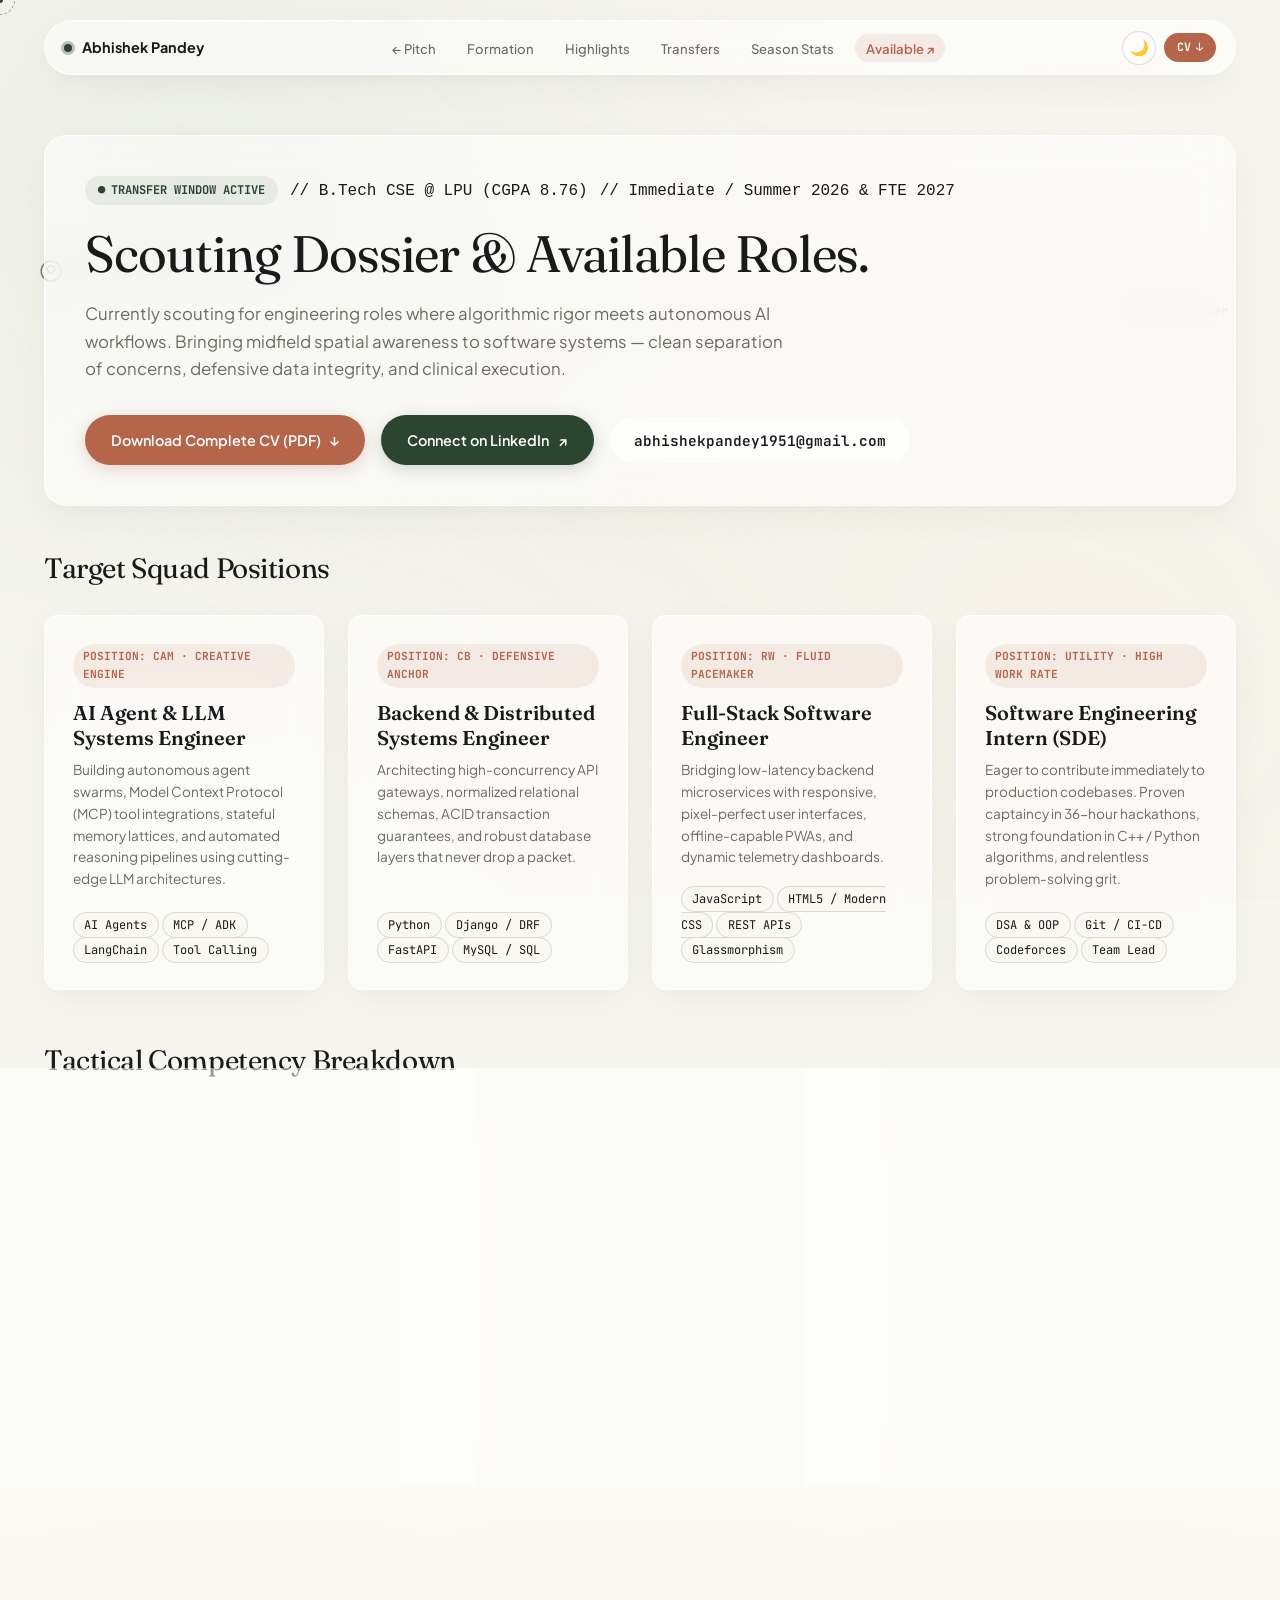
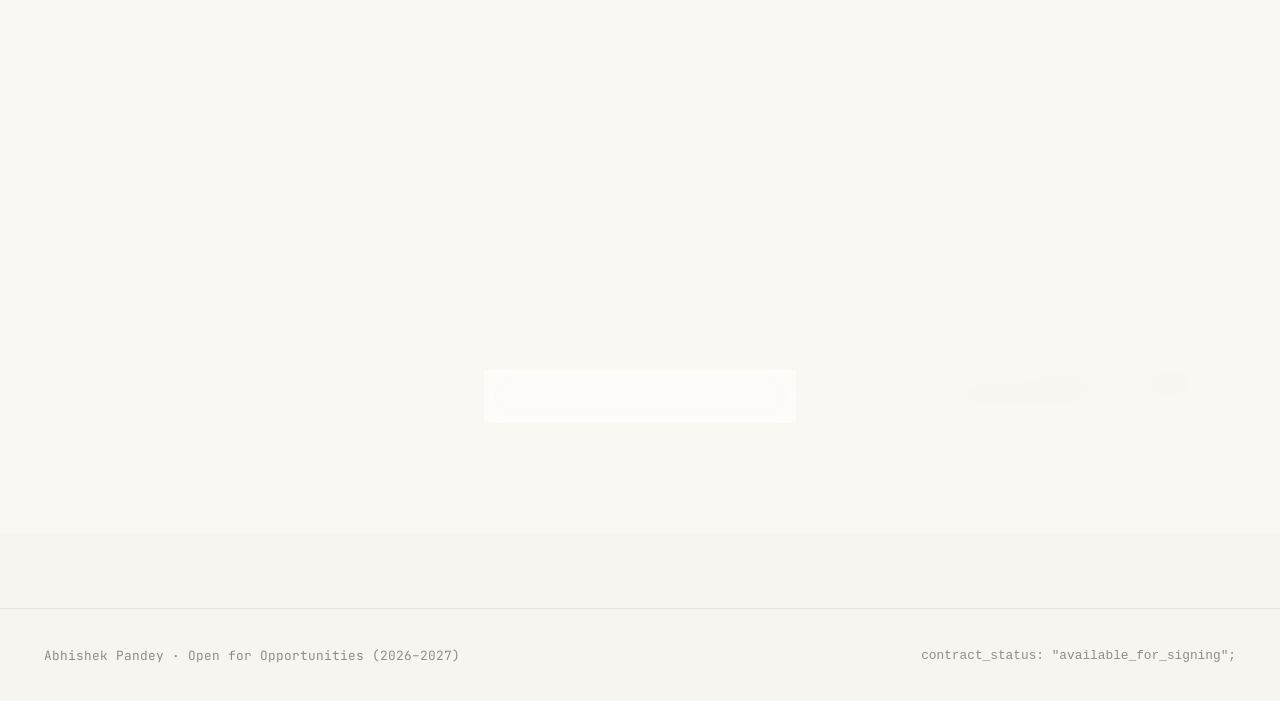
==== opportunities.html @ 06e87197 "feat: complete The Pitch developer portfolio with dual matchday themes, FUT cards & telemetry" ====
<!DOCTYPE html>
<html lang="en">
<head>
  <meta charset="UTF-8">
  <meta name="viewport" content="width=device-width, initial-scale=1.0">
  <title>Open for Opportunities — Abhishek Pandey</title>
  <meta name="description" content="Tactical Scouting Dossier for Abhishek Pandey — B.Tech CSE @ LPU (CGPA 8.76). Available for AI Agent, Backend, and Software Engineering roles.">
  <link rel="stylesheet" href="style.css">
  <link rel="icon" href="data:image/svg+xml,<svg xmlns=%22http://www.w3.org/2000/svg%22 viewBox=%220 0 100 100%22><text y=%22.9em%22 font-size=%2290%22>⚽</text></svg>">
  <script>
    (function() {
      const saved = localStorage.getItem('portfolio-theme');
      const prefersDark = window.matchMedia('(prefers-color-scheme: dark)').matches;
      if (saved === 'dark' || (!saved && prefersDark)) {
        document.documentElement.setAttribute('data-theme', 'dark');
      } else {
        document.documentElement.setAttribute('data-theme', 'light');
      }
    })();
  </script>
</head>
<body>

  <!-- Ambient Mesh Backdrop -->
  <div class="ambient-mesh" aria-hidden="true"></div>

  <!-- Custom Cursor -->
  <div class="custom-cursor" id="customCursor" aria-hidden="true">
    <div class="cursor-dot"></div>
    <div class="cursor-ring"></div>
  </div>

  <!-- Toast Notification -->
  <div class="pitch-toast" id="pitchToast">Tactical link copied to clipboard</div>

  <!-- Top Scroll Progress Indicator Bar -->
  <div id="scrollProgressBar" class="scroll-progress-bar" aria-hidden="true"></div>

  <!-- Sticky Header -->
  <header class="pitch-header">
    <div class="container">
      <nav class="nav-wrapper">
        <a href="index.html#hero" class="brand-badge">
          <span class="pitch-dot"></span>
          <span>Abhishek Pandey</span>
        </a>

        <ul class="nav-links">
          <li><a href="index.html" class="nav-link">← Pitch</a></li>
          <li><a href="index.html#formation" class="nav-link">Formation</a></li>
          <li><a href="index.html#highlights" class="nav-link">Highlights</a></li>
          <li><a href="index.html#transfers" class="nav-link">Transfers</a></li>
          <li><a href="index.html#season-stats" class="nav-link">Season Stats</a></li>
          <li><a href="opportunities.html" class="nav-link nav-link--available">Available ↗</a></li>
        </ul>

        <div class="nav-actions">
          <button id="themeToggle" class="theme-toggle-btn" aria-label="Toggle Night/Day match mode" title="Switch dark/light theme">
            <span class="theme-toggle-icon">🌙</span>
          </button>

          <a href="assets/Abhishek_Pandey_CV.pdf" download="Abhishek_Pandey_CV.pdf" target="_blank" class="nav-cv-btn font-mono" title="Download CV (PDF)">
            <span>CV</span>
            <span>↓</span>
          </a>
        </div>
      </nav>
    </div>
  </header>

  <main>
    <!-- ==========================================================================
         SCOUTING DOSSIER HEADER
         ========================================================================== -->
    <section class="opportunities-hero">
      <!-- Background Tactical & Dev Doodles Layer -->
      <div class="doodle-layer" aria-hidden="true">
        <div class="bg-doodle doodle-rot-neg" style="top: 8%; left: 3%;">
          <svg class="doodle-svg" width="26" height="26" viewBox="0 0 26 26">
            <circle cx="13" cy="13" r="10" stroke-width="1.4"/>
            <polygon points="13,7 17,10 15,15 11,15 9,10" stroke-width="1.2"/>
          </svg>
          <span>scouting report ⚽</span>
        </div>

        <div class="bg-doodle bg-doodle--terracotta doodle-rot-pos" style="top: 10%; right: 4%;">
          <span class="doodle-kbd">⌘ + D</span>
          <span class="doodle-pun">inspect dossier</span>
        </div>

        <div class="bg-doodle bg-doodle--sage doodle-rot-neg" style="bottom: 8%; right: 5%;">
          <span>SELECT role FROM squad WHERE fit = 'immediate';</span>
        </div>
      </div>

      <div class="container">
        
        <div class="dossier-header-card glass-panel">
          <div class="dossier-tag-row font-mono">
            <span class="dossier-status-pill">
              <span>●</span>
              <span>TRANSFER WINDOW ACTIVE</span>
            </span>
            <span class="font-mono text-xs text-muted">
              <code>// B.Tech CSE @ LPU (CGPA 8.76)</code>
            </span>
            <span class="font-mono text-xs text-muted">
              <code>// Immediate / Summer 2026 &amp; FTE 2027</code>
            </span>
          </div>

          <h1 class="dossier-headline font-serif">
            Scouting Dossier &amp; Available Roles.
          </h1>

          <p class="dossier-subhead">
            Currently scouting for engineering roles where algorithmic rigor meets autonomous AI workflows. Bringing midfield spatial awareness to software systems — clean separation of concerns, defensive data integrity, and clinical execution.
          </p>

          <div class="dossier-cta-bar">
            <a href="assets/Abhishek_Pandey_CV.pdf" download="Abhishek_Pandey_CV.pdf" target="_blank" class="btn-cv magnetic-btn">
              <span>Download Complete CV (PDF)</span>
              <span>↓</span>
            </a>
            <a href="https://www.linkedin.com/in/abhishek-pandey-121064313/" target="_blank" rel="noopener noreferrer" class="btn-primary magnetic-btn">
              <span>Connect on LinkedIn</span>
              <span>↗</span>
            </a>
            <button class="btn-secondary contact-pill-copy" onclick="copyContact('abhishekpandey1951@gmail.com', 'Email')">
              <span class="font-mono text-xs">abhishekpandey1951@gmail.com</span>
            </button>
          </div>
        </div>

        <!-- ==========================================================================
             TARGET POSITIONS ON THE PITCH
             ========================================================================== -->
        <h2 class="dossier-section-title font-serif">Target Squad Positions</h2>

        <div class="roles-grid">
          
          <!-- Role 1 -->
          <div class="role-card glass-panel tilt-card">
            <div>
              <span class="role-badge">POSITION: CAM · CREATIVE ENGINE</span>
              <h3 class="role-title font-serif">AI Agent &amp; LLM Systems Engineer</h3>
              <p class="role-desc">
                Building autonomous agent swarms, Model Context Protocol (MCP) tool integrations, stateful memory lattices, and automated reasoning pipelines using cutting-edge LLM architectures.
              </p>
            </div>
            <div class="tactical-stack-pills">
              <span class="stack-pill">AI Agents</span>
              <span class="stack-pill">MCP / ADK</span>
              <span class="stack-pill">LangChain</span>
              <span class="stack-pill">Tool Calling</span>
            </div>
          </div>

          <!-- Role 2 -->
          <div class="role-card glass-panel tilt-card">
            <div>
              <span class="role-badge">POSITION: CB · DEFENSIVE ANCHOR</span>
              <h3 class="role-title font-serif">Backend &amp; Distributed Systems Engineer</h3>
              <p class="role-desc">
                Architecting high-concurrency API gateways, normalized relational schemas, ACID transaction guarantees, and robust database layers that never drop a packet.
              </p>
            </div>
            <div class="tactical-stack-pills">
              <span class="stack-pill">Python</span>
              <span class="stack-pill">Django / DRF</span>
              <span class="stack-pill">FastAPI</span>
              <span class="stack-pill">MySQL / SQL</span>
            </div>
          </div>

          <!-- Role 3 -->
          <div class="role-card glass-panel tilt-card">
            <div>
              <span class="role-badge">POSITION: RW · FLUID PACEMAKER</span>
              <h3 class="role-title font-serif">Full-Stack Software Engineer</h3>
              <p class="role-desc">
                Bridging low-latency backend microservices with responsive, pixel-perfect user interfaces, offline-capable PWAs, and dynamic telemetry dashboards.
              </p>
            </div>
            <div class="tactical-stack-pills">
              <span class="stack-pill">JavaScript</span>
              <span class="stack-pill">HTML5 / Modern CSS</span>
              <span class="stack-pill">REST APIs</span>
              <span class="stack-pill">Glassmorphism</span>
            </div>
          </div>

          <!-- Role 4 -->
          <div class="role-card glass-panel tilt-card">
            <div>
              <span class="role-badge">POSITION: UTILITY · HIGH WORK RATE</span>
              <h3 class="role-title font-serif">Software Engineering Intern (SDE)</h3>
              <p class="role-desc">
                Eager to contribute immediately to production codebases. Proven captaincy in 36-hour hackathons, strong foundation in C++ / Python algorithms, and relentless problem-solving grit.
              </p>
            </div>
            <div class="tactical-stack-pills">
              <span class="stack-pill">DSA &amp; OOP</span>
              <span class="stack-pill">Git / CI-CD</span>
              <span class="stack-pill">Codeforces</span>
              <span class="stack-pill">Team Lead</span>
            </div>
          </div>

        </div>

        <!-- ==========================================================================
             MATCHDAY KIT: TECHNICAL COMPETENCIES
             ========================================================================== -->
        <h2 class="dossier-section-title font-serif">Tactical Competency Breakdown</h2>

        <div class="competencies-grid">
          
          <div class="competency-card glass-panel">
            <div class="competency-header">
              <div class="competency-icon">⚡</div>
              <h3 class="competency-title">Programming &amp; Algorithmic Core</h3>
            </div>
            <ul class="competency-list">
              <li><strong>Python &amp; C++:</strong> Deep mastery of Data Structures, Algorithms, Object-Oriented Design, and computational optimization.</li>
              <li><strong>Relational SQL:</strong> Complex joins, subqueries, transaction locks, normalization, and indexing in MySQL.</li>
              <li><strong>JavaScript &amp; Web:</strong> Modern ES6+, DOM mechanics, async I/O, responsive CSS architecture, and PWA capabilities.</li>
            </ul>
          </div>

          <div class="competency-card glass-panel">
            <div class="competency-header">
              <div class="competency-icon">🤖</div>
              <h3 class="competency-title">Agentic AI &amp; Generative Systems</h3>
            </div>
            <ul class="competency-list">
              <li><strong>Autonomous Agent Architectures:</strong> Certified by Google &amp; Kaggle in multi-agent orchestration, tool calling, and prompt engineering.</li>
              <li><strong>Memory &amp; Context:</strong> Designed persistent cross-session memory mechanisms validated on 68 live users in Student_mate.</li>
              <li><strong>Model Context Protocol (MCP):</strong> Building extensible tool-calling servers and sandboxed execution environments.</li>
            </ul>
          </div>

          <div class="competency-card glass-panel">
            <div class="competency-header">
              <div class="competency-icon">🛡</div>
              <h3 class="competency-title">Engineering Habits &amp; Leadership</h3>
            </div>
            <ul class="competency-list">
              <li><strong>Hackathon Captaincy:</strong> Led teams at Advitiya (IIT Ropar), Agrithon (LPU), and Gear-Up 4.0 (36-hour sprint).</li>
              <li><strong>Clean Version Control:</strong> Semantic Git commits, branching strategies, and zero-breakage collaborative merges.</li>
              <li><strong>Academic Rigor:</strong> Maintaining an 8.76 CGPA in Computer Science &amp; Engineering at Lovely Professional University.</li>
            </ul>
          </div>

        </div>

        <!-- ==========================================================================
             DIRECT SCOUTING INQUIRY BOX
             ========================================================================== -->
        <div class="scouting-cta-card glass-panel">
          <div class="section-label" style="justify-content: center;">
            <span>// DIRECT SCOUTING LINE</span>
            <span>TRANSFER INQUIRIES</span>
          </div>

          <h2 class="scouting-cta-headline font-serif">
            Ready to add a playmaker to your squad?
          </h2>

          <p class="scouting-cta-sub">
            Let’s discuss internship opportunities, full-time engineering roles, or collaborative projects. Download my verified CV below or connect directly.
          </p>

          <div class="contact-channels-grid">
            <a href="assets/Abhishek_Pandey_CV.pdf" download="Abhishek_Pandey_CV.pdf" target="_blank" class="contact-pill contact-pill--highlight magnetic-btn">
              <span>↓</span>
              <span>Download CV (PDF)</span>
            </a>

            <button class="contact-pill magnetic-btn" onclick="copyContact('abhishekpandey1951@gmail.com', 'Email')">
              <span>✉</span>
              <span>abhishekpandey1951@gmail.com</span>
            </button>

            <button class="contact-pill magnetic-btn" onclick="copyContact('+919118209378', 'Phone')">
              <span>☏</span>
              <span>+91-9118209378</span>
            </button>

            <a href="https://www.linkedin.com/in/abhishek-pandey-121064313/" target="_blank" rel="noopener noreferrer" class="contact-pill magnetic-btn">
              <span>↗</span>
              <span>LinkedIn / Abhishek-Pandey</span>
            </a>

            <a href="https://github.com/AbhishekPandey-10" target="_blank" rel="noopener noreferrer" class="contact-pill magnetic-btn">
              <span>⌥</span>
              <span>GitHub / AbhishekPandey-10</span>
            </a>
          </div>

          <div style="margin-top: 2rem;">
            <a href="index.html" class="btn-secondary magnetic-btn font-mono text-xs">
              <span>← Return to Main Pitch Lineup</span>
            </a>
          </div>
        </div>

      </div>
    </section>
  </main>

  <!-- Footer -->
  <footer class="pitch-footer">
    <div class="container">
      <div class="footer-content">
        <div>
          <span>Abhishek Pandey</span>
          <span>·</span>
          <span>Open for Opportunities (2026–2027)</span>
        </div>
        <div>
          <code>contract_status: "available_for_signing";</code>
        </div>
      </div>
    </div>
  </footer>

  <script src="script.js"></script>
</body>
</html>
---- style.css ----
/* ==========================================================================
   THE PITCH — Abhishek Pandey Portfolio
   Design Tokens & Modern CSS Architecture
   ========================================================================== */

@import url('https://fonts.googleapis.com/css2?family=Fraunces:ital,opsz,wght@0,9..144,300..900;1,9..144,300..900&family=JetBrains+Mono:wght@400;500;600;700&family=Plus+Jakarta+Sans:wght@300;400;500;600;700;800&display=swap');

:root {
  /* Warm Bone & Off-White Base */
  --bg-base: #F7F5F0;
  --bg-surface: #FAF8F3;
  --bg-subtle: #EFECE4;
  
  /* Primary & Accent Tones */
  --accent-forest: #2B4531;
  --accent-forest-light: #3D6246;
  --accent-forest-subtle: rgba(43, 69, 49, 0.08);
  --accent-terracotta: #B5654A;
  --accent-terracotta-subtle: rgba(181, 101, 74, 0.1);
  --accent-sage: #8DA391;
  --accent-sage-soft: #E8EDE3;
  
  /* Typography Colors */
  --text-charcoal: #1A1A1A;
  --text-muted: #6B6B63;
  --text-light: #8E8E84;
  --text-white: #FFFFFF;
  
  /* Hairline Borders & Glass */
  --glass-bg: rgba(255, 255, 255, 0.55);
  --glass-bg-hover: rgba(255, 255, 255, 0.85);
  --glass-border: rgba(255, 255, 255, 0.75);
  --border-hairline: rgba(26, 26, 26, 0.08);
  --border-hairline-dark: rgba(26, 26, 26, 0.14);
  
  /* Elevation Shadows */
  --shadow-sm: 0 2px 8px rgba(0, 0, 0, 0.03);
  --shadow-glass: 0 12px 36px -4px rgba(43, 69, 49, 0.06), 0 4px 12px rgba(0, 0, 0, 0.02);
  --shadow-hover: 0 20px 48px -6px rgba(43, 69, 49, 0.12), 0 6px 16px rgba(0, 0, 0, 0.03);
  
  /* Fonts */
  --font-serif: 'Fraunces', Georgia, serif;
  --font-sans: 'Plus Jakarta Sans', -apple-system, BlinkMacSystemFont, sans-serif;
  --font-mono: 'JetBrains Mono', monospace;
  
  /* Layout & Transitions */
  --radius-sm: 8px;
  --radius-md: 14px;
  --radius-lg: 22px;
  --radius-full: 9999px;
  --transition-smooth: all 0.35s cubic-bezier(0.16, 1, 0.3, 1);
  --transition-spring: transform 0.4s cubic-bezier(0.34, 1.56, 0.64, 1);
}

/* ==========================================================================
   Obsidian Cyber-Pitch (Modern Dark Mode) Design System
   ========================================================================== */
[data-theme="dark"] {
  /* Deep Obsidian Titanium Palette */
  --bg-base: #08090B;
  --bg-surface: #101418;
  --bg-subtle: #171C22;
  
  /* Luminous High-Contrast Accents */
  --accent-forest: #00E599;             /* Electric Stadium Emerald */
  --accent-forest-light: #2EECA7;       /* Bright Mint Highlight */
  --accent-forest-subtle: rgba(0, 229, 153, 0.12);
  --accent-terracotta: #FF5A36;         /* Vivid Coral Flare */
  --accent-terracotta-subtle: rgba(255, 90, 54, 0.15);
  --accent-sage: #64748B;               /* Cool Slate Chalk */
  --accent-sage-soft: #1E293B;
  
  /* Crisp Stark Typography */
  --text-charcoal: #F8FAFC;            /* Pure Crisp White */
  --text-muted: #94A3B8;               /* Clean Cool Slate */
  --text-light: #64748B;               /* Muted Mono */
  --text-white: #FFFFFF;
  
  /* Luxury Hairline Borders & Glass */
  --glass-bg: rgba(16, 20, 24, 0.82);
  --glass-bg-hover: rgba(23, 28, 34, 0.94);
  --glass-border: rgba(255, 255, 255, 0.09);
  --border-hairline: rgba(255, 255, 255, 0.08);
  --border-hairline-dark: rgba(255, 255, 255, 0.14);
  
  /* Deep Luxury Shadows */
  --shadow-sm: 0 2px 10px rgba(0, 0, 0, 0.5);
  --shadow-glass: 0 16px 40px -4px rgba(0, 0, 0, 0.75), 0 4px 14px rgba(0, 0, 0, 0.4);
  --shadow-hover: 0 24px 54px -6px rgba(0, 0, 0, 0.85), 0 0 24px rgba(0, 229, 153, 0.14);
}

/* Reset & Base Setup */
*, *::before, *::after {
  box-sizing: border-box;
  margin: 0;
  padding: 0;
}

html {
  scroll-behavior: smooth;
  font-size: 16px;
  background-color: var(--bg-base);
  color: var(--text-charcoal);
}

body {
  font-family: var(--font-sans);
  background-color: var(--bg-base);
  color: var(--text-charcoal);
  line-height: 1.6;
  overflow-x: hidden;
  position: relative;
  -webkit-font-smoothing: antialiased;
}

/* Subtle Slow-Moving Ambient Mesh Background */
.ambient-mesh {
  position: fixed;
  inset: 0;
  pointer-events: none;
  z-index: 0;
  background: 
    radial-gradient(circle at 15% 20%, rgba(232, 237, 227, 0.75) 0%, transparent 45%),
    radial-gradient(circle at 85% 75%, rgba(245, 241, 232, 0.8) 0%, transparent 50%),
    radial-gradient(circle at 50% 50%, rgba(239, 236, 228, 0.5) 0%, transparent 60%);
  animation: meshDrift 75s ease-in-out infinite alternate;
}

[data-theme="dark"] .ambient-mesh {
  background: 
    radial-gradient(circle at 15% 15%, rgba(0, 229, 153, 0.05) 0%, transparent 45%),
    radial-gradient(circle at 85% 85%, rgba(255, 90, 54, 0.04) 0%, transparent 45%),
    radial-gradient(circle at 50% 50%, rgba(16, 20, 24, 0.9) 0%, transparent 70%);
}

@keyframes meshDrift {
  0% { transform: scale(1) translate(0, 0); }
  50% { transform: scale(1.04) translate(-15px, 20px); }
  100% { transform: scale(1) translate(15px, -15px); }
}

/* Custom Interactive Cursor */
.custom-cursor {
  position: fixed;
  width: 22px;
  height: 22px;
  border-radius: 50%;
  pointer-events: none;
  z-index: 9999;
  transform: translate(-50%, -50%);
  transition: width 0.2s, height 0.2s, background-color 0.2s, border-color 0.2s;
  display: flex;
  align-items: center;
  justify-content: center;
}

.cursor-dot {
  width: 6px;
  height: 6px;
  background-color: var(--accent-forest);
  border-radius: 50%;
  transition: transform 0.15s ease-out;
}

.cursor-ring {
  position: absolute;
  inset: -4px;
  border: 1px dashed var(--accent-forest);
  border-radius: 50%;
  opacity: 0.45;
  animation: cursorSpin 12s linear infinite;
}

@keyframes cursorSpin {
  100% { transform: rotate(360deg); }
}

.custom-cursor.active {
  width: 44px;
  height: 44px;
}

.custom-cursor.active .cursor-dot {
  transform: scale(1.6);
  background-color: var(--accent-terracotta);
}

.custom-cursor.kicking .cursor-dot {
  animation: kickRecoil 0.3s ease-out forwards;
}

@keyframes kickRecoil {
  0% { transform: scale(1) translate(0, 0); }
  40% { transform: scale(0.6) translate(8px, -8px); background-color: var(--accent-terracotta); }
  100% { transform: scale(1) translate(0, 0); }
}

/* Container & Typography */
.container {
  max-width: 1240px;
  margin: 0 auto;
  padding: 0 1.5rem;
  position: relative;
  z-index: 1;
}

.font-serif { font-family: var(--font-serif); }
.font-mono { font-family: var(--font-mono); }
.font-sans { font-family: var(--font-sans); }

/* Glassmorphism Panel */
.glass-panel {
  background: var(--glass-bg);
  backdrop-filter: blur(20px);
  -webkit-backdrop-filter: blur(20px);
  border: 1px solid var(--glass-border);
  box-shadow: var(--shadow-glass);
  border-radius: var(--radius-lg);
  transition: var(--transition-smooth);
}

.glass-panel:hover {
  background: var(--glass-bg-hover);
  box-shadow: var(--shadow-hover);
}

/* Top Scroll Progress Indicator Bar */
.scroll-progress-bar {
  position: fixed;
  top: 0;
  left: 0;
  width: 0%;
  height: 3px;
  background: linear-gradient(90deg, var(--accent-forest) 0%, var(--accent-terracotta) 100%);
  z-index: 999999;
  pointer-events: none;
  transition: width 0.08s ease-out;
  box-shadow: 0 0 10px rgba(181, 101, 74, 0.4), 0 0 4px rgba(45, 90, 61, 0.3);
}

[data-theme="dark"] .scroll-progress-bar {
  background: linear-gradient(90deg, var(--accent-forest) 0%, var(--accent-terracotta) 100%);
  box-shadow: 0 0 12px rgba(226, 121, 91, 0.55), 0 0 6px rgba(78, 173, 110, 0.4);
}

/* Match Header & Navigation */
.pitch-header {
  position: sticky;
  top: 1.25rem;
  z-index: 50;
  margin-bottom: 2rem;
}

.nav-wrapper {
  display: flex;
  align-items: center;
  justify-content: space-between;
  padding: 0.6rem 1.2rem;
  background: var(--glass-bg);
  backdrop-filter: blur(16px);
  -webkit-backdrop-filter: blur(16px);
  border: 1px solid var(--glass-border);
  border-radius: var(--radius-full);
  box-shadow: var(--shadow-glass);
}

.brand-badge {
  display: flex;
  align-items: center;
  gap: 0.6rem;
  text-decoration: none;
  color: var(--text-charcoal);
  font-weight: 700;
  font-size: 0.9rem;
  white-space: nowrap;
  flex-shrink: 0;
}

.pitch-dot {
  width: 8px;
  height: 8px;
  background-color: var(--accent-forest);
  border-radius: 50%;
  position: relative;
}

.pitch-dot::after {
  content: '';
  position: absolute;
  inset: -3px;
  border-radius: 50%;
  background-color: var(--accent-forest);
  opacity: 0.3;
  animation: pulseDot 2s ease-in-out infinite;
}

@keyframes pulseDot {
  0%, 100% { transform: scale(1); opacity: 0.3; }
  50% { transform: scale(1.6); opacity: 0; }
}

.nav-links {
  display: flex;
  align-items: center;
  gap: 0.65rem;
  list-style: none;
}

.nav-link {
  text-decoration: none;
  font-size: 0.82rem;
  font-weight: 500;
  color: var(--text-muted);
  transition: color 0.2s, background-color 0.2s;
  padding: 0.35rem 0.65rem;
  border-radius: var(--radius-full);
  white-space: nowrap;
}

.nav-link:hover, .nav-link.active {
  color: var(--accent-forest);
  background-color: var(--accent-forest-subtle);
}

.nav-link--available {
  color: var(--accent-terracotta);
  font-weight: 600;
  background: var(--accent-terracotta-subtle);
  white-space: nowrap;
}

.nav-link--available:hover {
  color: #FFFFFF;
  background: var(--accent-terracotta);
}

.nav-actions {
  display: flex;
  align-items: center;
  gap: 0.5rem;
  flex-shrink: 0;
}

.theme-toggle-btn {
  display: inline-flex;
  align-items: center;
  justify-content: center;
  width: 34px;
  height: 34px;
  background: var(--glass-bg);
  border: 1px solid var(--border-hairline-dark);
  color: var(--text-charcoal);
  border-radius: 50%;
  font-size: 0.95rem;
  cursor: pointer;
  transition: var(--transition-smooth);
  flex-shrink: 0;
  padding: 0;
}

.theme-toggle-btn:hover {
  background: var(--accent-forest);
  color: #FFFFFF;
  border-color: var(--accent-forest);
  transform: translateY(-1px);
}

.theme-toggle-icon {
  font-size: 0.95rem;
  line-height: 1;
  display: flex;
  align-items: center;
  justify-content: center;
}

.nav-cv-btn {
  display: inline-flex;
  align-items: center;
  gap: 0.3rem;
  background: var(--accent-terracotta);
  color: #FFFFFF;
  padding: 0.35rem 0.8rem;
  border-radius: var(--radius-full);
  font-size: 0.72rem;
  font-weight: 700;
  text-decoration: none;
  white-space: nowrap;
  flex-shrink: 0;
  transition: var(--transition-smooth);
}

.nav-cv-btn:hover {
  background: #9E4F37;
  transform: translateY(-1px);
  box-shadow: 0 4px 12px rgba(181, 101, 74, 0.35);
}

/* ==========================================================================
   1. HERO SECTION (Asymmetric Layout)
   ========================================================================== */
.hero-section {
  position: relative;
  min-height: 82vh;
  display: flex;
  align-items: center;
  padding: 2rem 0 3.25rem;
}

.hero-grid {
  display: grid;
  grid-template-columns: 1.25fr 0.9fr;
  gap: 3.5rem;
  align-items: center;
}

.hero-tag {
  display: inline-flex;
  align-items: center;
  gap: 0.5rem;
  font-size: 0.8rem;
  color: var(--accent-forest);
  background: var(--accent-forest-subtle);
  padding: 0.35rem 0.85rem;
  border-radius: var(--radius-full);
  margin-bottom: 1.25rem;
  font-weight: 600;
}

.hero-name {
  font-size: clamp(4.2rem, 8.2vw, 7.4rem);
  line-height: 0.94;
  font-weight: 400;
  letter-spacing: -0.035em;
  color: var(--text-charcoal);
  margin-bottom: 0.85rem;
}

.hero-name em {
  font-style: italic;
  font-weight: 300;
  color: var(--accent-forest);
}

.hero-tagline {
  font-size: clamp(1.5rem, 2.6vw, 2.2rem);
  color: var(--accent-forest);
  font-style: italic;
  font-weight: 300;
  margin-bottom: 1.25rem;
  letter-spacing: -0.02em;
}

.hero-headline {
  font-size: clamp(3.2rem, 5.8vw, 5.4rem);
  line-height: 1.05;
  font-weight: 400;
  letter-spacing: -0.025em;
  color: var(--text-charcoal);
  margin-bottom: 1.5rem;
}

.hero-headline em {
  font-style: italic;
  font-weight: 300;
  color: var(--accent-forest);
}

.hero-subhead {
  font-size: 0.95rem;
  color: var(--text-muted);
  line-height: 1.65;
  max-width: 34rem;
  margin-bottom: 2rem;
}

.hero-cta-group {
  display: flex;
  flex-wrap: wrap;
  align-items: center;
  gap: 1rem;
  margin-bottom: 2.5rem;
}

/* Magnetic Buttons & Pills */
.btn-primary {
  display: inline-flex;
  align-items: center;
  gap: 0.6rem;
  background-color: var(--accent-forest);
  color: var(--text-white);
  padding: 0.85rem 1.6rem;
  border-radius: var(--radius-full);
  font-size: 0.9rem;
  font-weight: 600;
  text-decoration: none;
  border: none;
  cursor: pointer;
  box-shadow: 0 4px 16px rgba(43, 69, 49, 0.2);
  transition: var(--transition-smooth);
}

.btn-primary:hover {
  background-color: var(--accent-forest-light);
  transform: translateY(-2px);
  box-shadow: 0 8px 24px rgba(43, 69, 49, 0.25);
}

.btn-secondary {
  display: inline-flex;
  align-items: center;
  gap: 0.6rem;
  background: var(--glass-bg);
  backdrop-filter: blur(12px);
  color: var(--text-charcoal);
  padding: 0.85rem 1.5rem;
  border-radius: var(--radius-full);
  font-size: 0.9rem;
  font-weight: 600;
  text-decoration: none;
  border: 1px solid var(--border-hairline-dark);
  transition: var(--transition-smooth);
}

.btn-secondary:hover {
  background: var(--glass-bg-hover);
  border-color: var(--accent-forest);
  color: var(--accent-forest);
}

.btn-cv {
  display: inline-flex;
  align-items: center;
  gap: 0.55rem;
  background-color: var(--accent-terracotta);
  color: #FFFFFF;
  padding: 0.85rem 1.6rem;
  border-radius: var(--radius-full);
  font-size: 0.9rem;
  font-weight: 600;
  text-decoration: none;
  border: none;
  cursor: pointer;
  box-shadow: 0 4px 16px rgba(181, 101, 74, 0.25);
  transition: var(--transition-smooth);
}

.btn-cv:hover {
  background-color: #9C523A;
  color: #FFFFFF;
  transform: translateY(-2px);
  box-shadow: 0 8px 24px rgba(181, 101, 74, 0.35);
}

/* Hero Portrait Art */
.hero-visual-wrapper {
  position: relative;
}

.portrait-container {
  position: relative;
  border-radius: var(--radius-lg);
  overflow: hidden;
  background: var(--bg-surface);
  border: 1px solid var(--glass-border);
  box-shadow: var(--shadow-glass);
}

.portrait-img {
  width: 100%;
  height: 480px;
  object-fit: cover;
  object-position: center top;
  display: block;
  filter: contrast(1.02) saturate(0.92);
  transition: transform 0.6s cubic-bezier(0.16, 1, 0.3, 1);
}

.portrait-container:hover .portrait-img {
  transform: scale(1.03);
}

/* Overlapping Glass Status Card */
.hero-glass-badge {
  position: absolute;
  bottom: -1.2rem;
  left: -1.5rem;
  background: var(--glass-bg);
  backdrop-filter: blur(24px);
  -webkit-backdrop-filter: blur(24px);
  padding: 1rem 1.25rem;
  border-radius: var(--radius-md);
  border: 1px solid var(--glass-border);
  box-shadow: var(--shadow-glass);
  max-width: 17rem;
}

[data-theme="dark"] .hero-glass-badge {
  background: rgba(16, 20, 24, 0.88);
  border-color: rgba(255, 255, 255, 0.1);
  box-shadow: 0 16px 36px rgba(0, 0, 0, 0.6);
}

.badge-header {
  display: flex;
  align-items: center;
  justify-content: space-between;
  font-size: 0.72rem;
  color: var(--text-muted);
  margin-bottom: 0.3rem;
}

.badge-status {
  color: var(--accent-forest);
  font-weight: 700;
}

.badge-status--link {
  text-decoration: none;
  color: var(--accent-terracotta);
  background: var(--accent-terracotta-subtle);
  padding: 0.15rem 0.5rem;
  border-radius: var(--radius-full);
  transition: var(--transition-smooth);
}

.badge-status--link:hover {
  background: var(--accent-terracotta);
  color: #FFFFFF;
  transform: translateY(-1px);
}

.badge-text {
  font-size: 0.85rem;
  font-weight: 600;
  color: var(--text-charcoal);
  line-height: 1.35;
}



[data-theme="dark"] .custom-cursor .cursor-dot {
  background-color: var(--accent-forest);
}

[data-theme="dark"] .custom-cursor .cursor-ring {
  border-color: var(--accent-forest);
}

/* ==========================================================================
   2. THE FORMATION (Interactive Pitch Lineup)
   ========================================================================== */
.section {
  position: relative;
  padding: 4rem 0;
}

.section-header {
  margin-bottom: 2.25rem;
}

.section-label {
  font-size: 0.78rem;
  font-family: var(--font-mono);
  color: var(--accent-forest);
  text-transform: uppercase;
  letter-spacing: 0.08em;
  margin-bottom: 0.5rem;
  display: flex;
  align-items: center;
  gap: 0.5rem;
}

.section-title {
  font-size: clamp(2.2rem, 3.8vw, 3.2rem);
  font-weight: 400;
  letter-spacing: -0.02em;
  color: var(--text-charcoal);
}

.formation-container {
  display: flex;
  flex-direction: column;
  gap: 1rem;
}

/* ========== FIFA PLAYER CARDS ========== */
.fifa-grid {
  display: flex;
  gap: 1.5rem;
  justify-content: center;
  flex-wrap: wrap;
  perspective: 1200px;
  margin-bottom: 1.5rem;
}

.fifa-card {
  width: 185px;
  height: 290px;
  border-radius: 12px;
  cursor: pointer;
  flex-shrink: 0;
  perspective: 800px;
  transition: transform 0.2s ease, filter 0.2s;
}

.fifa-card:hover:not(.fifa-card--flipped) {
  transform: translateY(-8px) scale(1.03);
  filter: drop-shadow(0 20px 30px rgba(0,0,0,0.35));
}

.fifa-card-inner {
  width: 100%;
  height: 100%;
  position: relative;
  transform-style: preserve-3d;
  transition: transform 0.6s cubic-bezier(0.16, 1, 0.3, 1);
  border-radius: 12px;
}

.fifa-card--flipped .fifa-card-inner {
  transform: rotateY(180deg);
}

/* ---- Front & Back Shared ---- */
.fifa-card-front,
.fifa-card-back {
  position: absolute;
  inset: 0;
  border-radius: 12px;
  backface-visibility: hidden;
  -webkit-backface-visibility: hidden;
  overflow: hidden;
}

/* ---- CARD THEMES ---- */
/* Silver */
.fifa-card--silver .fifa-card-front {
  background: linear-gradient(160deg, #2e3035 0%, #3c4048 35%, #252830 70%, #1e2025 100%);
  border: 1px solid rgba(180,185,195,0.3);
  box-shadow: 0 0 0 1px rgba(180,185,195,0.12), 0 12px 40px rgba(0,0,0,0.5);
}
.fifa-card--silver .fifa-card-rating { color: #C8CDD6; }
.fifa-card--silver .fifa-card-pos { color: rgba(200,205,214,0.7); }
.fifa-card--silver .fifa-card-divider { background: rgba(180,185,195,0.25); }
.fifa-card--silver .fifa-card-name { color: rgba(200,205,214,0.9); }
.fifa-card--silver .fifa-stat span:first-child { color: rgba(200,205,214,0.55); }
.fifa-card--silver .fifa-stat span:last-child { color: #C8CDD6; }
.fifa-card--silver .fifa-card-emblem {
  background: radial-gradient(circle, rgba(180,185,195,0.12), rgba(120,125,135,0.06));
  border: 1.5px solid rgba(180,185,195,0.2);
}
.fifa-card--silver .fifa-card-emblem-pos { color: rgba(180,185,195,0.5); }
.fifa-card--silver .fifa-card-hint { color: rgba(180,185,195,0.3); }

/* Gold */
.fifa-card--gold .fifa-card-front {
  background: linear-gradient(160deg, #1e1a0e 0%, #2e2510 35%, #1a1508 70%, #110f05 100%);
  border: 1px solid rgba(210,175,80,0.35);
  box-shadow: 0 0 0 1px rgba(210,175,80,0.15), 0 12px 40px rgba(0,0,0,0.5), 0 0 30px rgba(180,145,50,0.08);
}
.fifa-card--gold .fifa-card-rating { color: #D4AF50; }
.fifa-card--gold .fifa-card-pos { color: rgba(212,175,80,0.75); }
.fifa-card--gold .fifa-card-divider { background: rgba(210,175,80,0.3); }
.fifa-card--gold .fifa-card-name { color: rgba(212,175,80,0.9); }
.fifa-card--gold .fifa-stat span:first-child { color: rgba(212,175,80,0.5); }
.fifa-card--gold .fifa-stat span:last-child { color: #D4AF50; }
.fifa-card--gold .fifa-card-emblem {
  background: radial-gradient(circle, rgba(210,175,80,0.1), rgba(160,130,40,0.04));
  border: 1.5px solid rgba(210,175,80,0.2);
}
.fifa-card--gold .fifa-card-emblem-pos { color: rgba(210,175,80,0.45); }
.fifa-card--gold .fifa-card-hint { color: rgba(210,175,80,0.28); }

/* Special (CAM / Star) */
.fifa-card--special .fifa-card-front {
  background: linear-gradient(160deg, #1a0e0a 0%, #2e1510 35%, #3d1f15 55%, #1f0e08 100%);
  border: 1px solid rgba(181,101,74,0.5);
  box-shadow: 0 0 0 1px rgba(181,101,74,0.2), 0 12px 50px rgba(0,0,0,0.55), 0 0 40px rgba(181,101,74,0.12);
}
.fifa-card--special .fifa-card-rating { color: #E8895A; }
.fifa-card--special .fifa-card-pos { color: rgba(232,137,90,0.8); }
.fifa-card--special .fifa-card-divider { background: rgba(181,101,74,0.4); }
.fifa-card--special .fifa-card-name { color: rgba(232,137,90,0.95); }
.fifa-card--special .fifa-stat span:first-child { color: rgba(232,137,90,0.5); }
.fifa-card--special .fifa-stat span:last-child { color: #E8895A; }
.fifa-card--special .fifa-card-emblem {
  background: radial-gradient(circle, rgba(181,101,74,0.2), rgba(120,60,40,0.08));
  border: 1.5px solid rgba(181,101,74,0.35);
}
.fifa-card--special .fifa-card-emblem-pos { color: rgba(181,101,74,0.6); font-size: 2rem; }
.fifa-card--special .fifa-card-hint { color: rgba(232,137,90,0.3); }

/* ---- Holographic shimmer on hover ---- */
.fifa-card-shine {
  position: absolute;
  inset: 0;
  border-radius: 12px;
  background: linear-gradient(
    115deg,
    transparent 20%,
    rgba(255,255,255,0.04) 40%,
    rgba(255,255,255,0.08) 50%,
    rgba(255,255,255,0.04) 60%,
    transparent 80%
  );
  background-size: 200% 200%;
  opacity: 0;
  transition: opacity 0.3s, background-position 0.6s;
  pointer-events: none;
  z-index: 1;
}
.fifa-card:hover .fifa-card-shine {
  opacity: 1;
  background-position: 100% 100%;
}

/* ---- Card Front Layout ---- */
.fifa-card-top {
  display: flex;
  align-items: flex-start;
  justify-content: space-between;
  padding: 0.9rem 0.85rem 0;
  position: relative;
  z-index: 2;
}

.fifa-card-rating {
  font-size: 2.4rem;
  font-weight: 700;
  line-height: 1;
  letter-spacing: -0.03em;
}

.fifa-card-pos {
  font-size: 0.78rem;
  font-weight: 700;
  letter-spacing: 0.06em;
  text-align: right;
  margin-top: 0.2rem;
}

.fifa-card-center {
  display: flex;
  align-items: center;
  justify-content: center;
  padding: 0.5rem 0.75rem 0;
  position: relative;
  z-index: 2;
}

.fifa-card-emblem {
  width: 90px;
  height: 90px;
  border-radius: 50%;
  display: flex;
  align-items: center;
  justify-content: center;
}

.fifa-card-emblem-pos {
  font-family: var(--font-serif);
  font-size: 2.6rem;
  font-weight: 700;
  letter-spacing: -0.04em;
}

.fifa-card-bottom {
  padding: 0.35rem 0.85rem 0.6rem;
  position: relative;
  z-index: 2;
}

.fifa-card-name {
  font-size: 0.72rem;
  font-weight: 700;
  letter-spacing: 0.05em;
  text-align: center;
  margin-bottom: 0.4rem;
}

.fifa-card-divider {
  height: 1px;
  margin-bottom: 0.5rem;
}

.fifa-card-stats {
  display: flex;
  justify-content: space-around;
}

.fifa-stat {
  display: flex;
  flex-direction: column;
  align-items: center;
  gap: 0.1rem;
}

.fifa-stat span:first-child {
  font-size: 0.6rem;
  font-weight: 600;
  letter-spacing: 0.06em;
  text-transform: uppercase;
}

.fifa-stat span:last-child {
  font-size: 1rem;
  font-weight: 700;
  line-height: 1;
}

.fifa-card-hint {
  font-size: 0.58rem;
  letter-spacing: 0.06em;
  text-align: center;
  padding-bottom: 0.5rem;
  opacity: 0;
  transition: opacity 0.2s;
  position: relative;
  z-index: 2;
}
.fifa-card:hover .fifa-card-hint {
  opacity: 1;
}

/* ---- Card Back ---- */
.fifa-card-back {
  background: var(--bg-surface);
  border: 1px solid var(--glass-border);
  box-shadow: 0 12px 40px rgba(0,0,0,0.3);
  transform: rotateY(180deg);
  padding: 1.25rem 1.1rem 1rem;
  display: flex;
  flex-direction: column;
  gap: 0.5rem;
}

.fifa-back-pos {
  font-size: 0.65rem;
  font-weight: 700;
  color: var(--accent-terracotta);
  letter-spacing: 0.08em;
  text-transform: uppercase;
}

.fifa-back-title {
  font-size: 0.95rem;
  font-weight: 500;
  color: var(--text-charcoal);
  line-height: 1.25;
  letter-spacing: -0.01em;
}

.fifa-back-desc {
  font-size: 0.68rem;
  color: var(--text-muted);
  line-height: 1.55;
  flex: 1;
}

.fifa-back-pills {
  display: flex;
  flex-wrap: wrap;
  gap: 0.3rem;
}

.fifa-pill {
  font-family: var(--font-mono);
  font-size: 0.62rem;
  padding: 0.18rem 0.5rem;
  border: 1px solid var(--border-hairline-dark);
  border-radius: var(--radius-full);
  color: var(--accent-forest);
  background: rgba(43, 69, 49, 0.06);
}

.fifa-back-hint {
  font-size: 0.58rem;
  color: var(--text-light);
  letter-spacing: 0.06em;
  text-align: center;
  margin-top: auto;
  padding-top: 0.25rem;
}

/* Grid hint */
.fifa-grid-hint {
  text-align: center;
  font-size: 0.72rem;
  color: var(--text-light);
  letter-spacing: 0.03em;
}

/* Responsive */
@media (max-width: 1024px) {
  .fifa-card { width: 165px; height: 265px; }
}
@media (max-width: 768px) {
  .fifa-grid { gap: 1rem; }
  .fifa-card { width: 150px; height: 245px; }
  .fifa-card-rating { font-size: 2rem; }
  .fifa-card-emblem { width: 75px; height: 75px; }
  .fifa-card-emblem-pos { font-size: 2.1rem; }
}
.fifa-card:focus-visible {
  outline: 2px solid var(--accent-terracotta);
  outline-offset: 4px;
}

/* Tactical badge (used in scoreboard section) */
.tactical-badge {
  font-family: var(--font-mono);
  font-size: 0.72rem;
  color: var(--accent-terracotta);
  background: var(--accent-terracotta-subtle);
  padding: 0.25rem 0.6rem;
  border-radius: var(--radius-full);
  font-weight: 700;
}

.stack-pill {
  font-family: var(--font-mono);
  font-size: 0.75rem;
  padding: 0.25rem 0.65rem;
  background: var(--bg-surface);
  border: 1px solid var(--border-hairline-dark);
  border-radius: var(--radius-full);
  color: var(--text-charcoal);
}

/* ==========================================================================
   3. MATCH HIGHLIGHTS (Project Report Cards)
   ========================================================================== */
.projects-grid {
  display: grid;
  grid-template-columns: repeat(auto-fit, minmax(340px, 1fr));
  gap: 2rem;
}

.match-card {
  padding: 0;
  display: flex;
  flex-direction: column;
  justify-content: space-between;
  position: relative;
  transform-style: preserve-3d;
  perspective: 1000px;
  overflow: hidden;
}

.match-card-top {
  padding: 1.75rem 2.25rem 0.5rem;
  flex: 1;
}

.match-card-bottom {
  padding: 0 2.25rem 2rem;
}

.match-fixture-bar {
  display: flex;
  align-items: center;
  justify-content: space-between;
  margin-bottom: 1.2rem;
  font-family: var(--font-mono);
  font-size: 0.75rem;
  color: var(--text-light);
}

.motm-badge {
  display: inline-flex;
  align-items: center;
  gap: 0.35rem;
  font-size: 0.7rem;
  font-family: var(--font-mono);
  font-weight: 700;
  color: var(--accent-forest);
  background: var(--accent-forest-subtle);
  padding: 0.25rem 0.6rem;
  border-radius: var(--radius-full);
}

.match-title {
  font-size: 1.6rem;
  font-weight: 600;
  color: var(--text-charcoal);
  margin-bottom: 0.6rem;
  letter-spacing: -0.015em;
}

.match-stat-callout {
  background: var(--bg-surface);
  border: 1px solid var(--border-hairline-dark);
  padding: 0.85rem 1.1rem;
  border-radius: var(--radius-md);
  margin-bottom: 1.25rem;
}

.stat-headline {
  font-family: var(--font-mono);
  font-size: 1.15rem;
  font-weight: 700;
  color: var(--accent-forest);
}

.stat-subtext {
  font-size: 0.75rem;
  color: var(--text-muted);
}

.match-desc {
  font-size: 0.9rem;
  color: var(--text-muted);
  line-height: 1.65;
  margin-bottom: 1.5rem;
}

.match-card-footer {
  border-top: 1px solid var(--border-hairline);
  padding-top: 1.25rem;
  display: flex;
  align-items: center;
  justify-content: space-between;
}

.match-link {
  display: inline-flex;
  align-items: center;
  gap: 0.4rem;
  font-size: 0.82rem;
  font-weight: 600;
  color: var(--accent-forest);
  text-decoration: none;
  transition: var(--transition-smooth);
}

.match-link:hover {
  color: var(--accent-terracotta);
  transform: translateX(3px);
}

/* ==========================================================================
   3. TRANSFER WINDOW & TROPHY CABINET (Chronological Bento Grid)
   ========================================================================== */
.bento-trophy-grid {
  display: grid;
  grid-template-columns: repeat(3, 1fr);
  gap: 1.5rem;
  margin-top: 1.75rem;
}

.bento-card {
  display: flex;
  flex-direction: column;
  justify-content: space-between;
  padding: 1.75rem;
  border-radius: var(--radius-lg);
  background: var(--bg-surface);
  border: 1px solid var(--glass-border);
  box-shadow: var(--shadow-glass);
  transition: transform 0.3s cubic-bezier(0.16, 1, 0.3, 1), 
              box-shadow 0.3s ease, 
              border-color 0.3s ease;
  position: relative;
  overflow: hidden;
}

.bento-card:hover {
  transform: translateY(-4px);
  border-color: var(--accent-forest);
  box-shadow: 0 20px 40px -10px rgba(45, 90, 61, 0.14), 0 4px 12px rgba(0, 0, 0, 0.04);
}

[data-theme="dark"] .bento-card {
  background: rgba(16, 20, 24, 0.8);
  border-color: rgba(255, 255, 255, 0.08);
  box-shadow: 0 16px 36px -8px rgba(0, 0, 0, 0.7);
}

[data-theme="dark"] .bento-card:hover {
  background: rgba(23, 28, 34, 0.95);
  border-color: var(--accent-forest);
  box-shadow: 0 20px 48px -10px rgba(0, 229, 153, 0.16), 0 4px 14px rgba(0, 0, 0, 0.6);
}

.bento-card--sm {
  grid-column: span 1;
}

.bento-card--lg {
  grid-column: span 2;
}

/* Featured Hero Styling */
.bento-card--featured-google {
  background: linear-gradient(135deg, var(--bg-surface) 0%, rgba(45, 90, 61, 0.04) 100%);
  border-color: rgba(45, 90, 61, 0.22);
}

[data-theme="dark"] .bento-card--featured-google {
  background: linear-gradient(135deg, rgba(16, 20, 24, 0.9) 0%, rgba(0, 229, 153, 0.07) 100%);
  border-color: rgba(0, 229, 153, 0.28);
}

.bento-card--featured-lead {
  background: linear-gradient(135deg, var(--bg-surface) 0%, rgba(181, 101, 74, 0.04) 100%);
  border-color: rgba(181, 101, 74, 0.25);
}

[data-theme="dark"] .bento-card--featured-lead {
  background: linear-gradient(135deg, rgba(16, 20, 24, 0.9) 0%, rgba(255, 90, 54, 0.07) 100%);
  border-color: rgba(255, 90, 54, 0.3);
}

.bento-card-header {
  display: flex;
  align-items: center;
  justify-content: space-between;
  gap: 0.75rem;
  margin-bottom: 1.25rem;
}

.bento-header-left {
  display: flex;
  align-items: center;
  gap: 0.6rem;
  flex-wrap: wrap;
}

.bento-timeline-badge {
  font-size: 0.75rem;
  font-weight: 700;
  color: var(--text-light);
  letter-spacing: 0.05em;
}

.bento-type-tag {
  font-size: 0.68rem;
  font-weight: 700;
  padding: 0.2rem 0.55rem;
  border-radius: var(--radius-full);
  letter-spacing: 0.04em;
}

.bento-type--hackathon {
  color: var(--accent-terracotta);
  background: var(--accent-terracotta-subtle);
}

.bento-type--cert {
  color: var(--accent-forest);
  background: var(--accent-forest-subtle);
}

.bento-type--opensource {
  color: var(--accent-sage);
  background: var(--accent-sage-soft);
}

.bento-status-pill {
  font-size: 0.72rem;
  font-weight: 600;
  color: var(--accent-forest);
  background: var(--accent-forest-subtle);
  padding: 0.2rem 0.6rem;
  border-radius: var(--radius-full);
}

.bento-status--trophy {
  color: var(--accent-terracotta);
  background: var(--accent-terracotta-subtle);
}

.bento-card-body {
  flex: 1;
  margin-bottom: 1.5rem;
}

.bento-card-title {
  font-size: 1.45rem;
  font-weight: 600;
  color: var(--text-charcoal);
  line-height: 1.25;
  margin-bottom: 0.35rem;
  letter-spacing: -0.01em;
}

.bento-card--sm .bento-card-title {
  font-size: 1.25rem;
}

.bento-card-venue {
  font-size: 0.78rem;
  color: var(--text-muted);
  margin-bottom: 0.85rem;
}

.bento-card-desc {
  font-size: 0.88rem;
  line-height: 1.55;
  color: var(--text-charcoal);
  opacity: 0.85;
}

.bento-card-tags {
  display: flex;
  flex-wrap: wrap;
  gap: 0.45rem;
  margin-top: 1rem;
}

.bento-card-footer {
  display: flex;
  align-items: center;
  justify-content: space-between;
  border-top: 1px solid var(--border-hairline);
  padding-top: 1rem;
  gap: 0.5rem;
}

.bento-role-pill {
  font-size: 0.72rem;
  font-weight: 700;
  color: var(--accent-terracotta);
  background: var(--accent-terracotta-subtle);
  padding: 0.25rem 0.65rem;
  border-radius: var(--radius-sm);
}

.bento-role--cert {
  color: var(--accent-forest);
  background: var(--accent-forest-subtle);
}

.bento-role--lead {
  color: #FFFFFF;
  background: var(--accent-terracotta);
}

.bento-role--open {
  color: var(--accent-sage);
  background: var(--accent-sage-soft);
}

.bento-cap-num {
  font-weight: 600;
  letter-spacing: 0.05em;
}

/* Responsive Breakpoints */
@media (max-width: 992px) {
  .bento-trophy-grid {
    grid-template-columns: repeat(2, 1fr);
  }
  .bento-card--lg {
    grid-column: span 2;
  }
  .bento-card--sm {
    grid-column: span 1;
  }
}

@media (max-width: 680px) {
  .bento-trophy-grid {
    grid-template-columns: 1fr;
    gap: 1.25rem;
  }
  .bento-card--lg,
  .bento-card--sm {
    grid-column: span 1;
  }
  .bento-card {
    padding: 1.35rem;
  }
}

.tactics-network-board {
  position: relative;
  background: var(--bg-surface);
  border: 1px solid var(--glass-border);
  border-radius: var(--radius-lg);
  padding: 2rem;
  box-shadow: var(--shadow-glass);
}

.tactics-svg-mesh {
  width: 100%;
  height: 320px;
}

.tactics-node {
  cursor: pointer;
  transform-box: fill-box;
  transform-origin: center;
  transition: transform 0.25s cubic-bezier(0.34, 1.56, 0.64, 1);
}

.tactics-circle {
  fill: var(--bg-surface);
  stroke: var(--accent-forest);
  stroke-width: 2px;
  transition: stroke 0.22s ease, stroke-width 0.22s ease, fill 0.22s ease;
}

.tactics-circle--featured {
  stroke: var(--accent-terracotta);
  stroke-width: 2.5px;
}

.tactics-text {
  fill: var(--text-charcoal);
  pointer-events: none;
  user-select: none;
  transition: fill 0.22s ease;
}

.tactics-node:hover {
  transform: scale(1.08);
}

.tactics-node:hover .tactics-circle {
  stroke: var(--accent-terracotta);
  stroke-width: 3px;
  fill: #FFFFFF;
}

[data-theme="dark"] .tactics-circle {
  fill: #14191F;
  stroke: var(--accent-forest);
}

[data-theme="dark"] .tactics-circle--featured {
  stroke: var(--accent-terracotta);
}

[data-theme="dark"] .tactics-text {
  fill: #FFFFFF;
}

[data-theme="dark"] .tactics-node:hover .tactics-circle {
  stroke: var(--accent-forest-light);
  fill: #1C232B;
}

.tactics-link-line {
  stroke: var(--accent-sage);
  stroke-width: 1.5;
  stroke-dasharray: 4 4;
  opacity: 0.35;
  transition: opacity 0.3s ease, stroke 0.3s ease, stroke-width 0.3s ease;
}

[data-theme="dark"] .tactics-link-line {
  stroke: #475569;
  opacity: 0.55;
}

.tactics-link-line.active {
  stroke: var(--accent-forest);
  stroke-width: 2.5;
  stroke-dasharray: none;
  opacity: 1;
}

[data-theme="dark"] .tactics-link-line.active {
  stroke: var(--accent-forest);
  filter: drop-shadow(0 0 8px rgba(0, 229, 153, 0.7));
}

/* ==========================================================================
   4. SEASON STATS (Passing Channels & Season Analytics)
   ========================================================================== */
.season-stats-layout {
  display: grid;
  grid-template-columns: 1.05fr 1fr;
  gap: 1.75rem;
  align-items: stretch;
  margin-bottom: 1.5rem;
}

.network-board-header {
  display: flex;
  align-items: center;
  justify-content: space-between;
  color: var(--accent-forest);
  font-weight: 600;
  margin-bottom: 0.5rem;
}

[data-theme="dark"] .tactics-network-board {
  background: rgba(16, 20, 24, 0.75);
  border: 1px solid rgba(255, 255, 255, 0.08);
  box-shadow: 0 16px 36px rgba(0, 0, 0, 0.5);
}

.network-board-footer {
  text-align: center;
  margin-top: 0.75rem;
}

/* 3x2 Grid for Season Stats */
.season-stats-grid {
  display: grid;
  grid-template-columns: 1fr 1fr;
  gap: 1rem;
}

.stat-counter-card {
  padding: 1.25rem 1.15rem;
  border-radius: var(--radius-md);
  background: var(--bg-surface);
  border: 1px solid var(--glass-border);
  box-shadow: var(--shadow-sm);
  display: flex;
  flex-direction: column;
  justify-content: space-between;
  transition: var(--transition-smooth);
}

.stat-counter-card:hover {
  background: #FFFFFF;
  border-color: var(--accent-forest);
  box-shadow: var(--shadow-hover);
  transform: translateY(-2px);
}

[data-theme="dark"] .stat-counter-card {
  background: rgba(16, 20, 24, 0.75);
  border: 1px solid rgba(255, 255, 255, 0.08);
  box-shadow: 0 8px 24px rgba(0, 0, 0, 0.5);
  backdrop-filter: blur(16px);
  -webkit-backdrop-filter: blur(16px);
}

[data-theme="dark"] .stat-counter-card:hover {
  background: rgba(23, 28, 34, 0.95);
  border-color: var(--accent-forest);
  box-shadow: 0 14px 34px rgba(0, 229, 153, 0.14), 0 4px 12px rgba(0, 0, 0, 0.6);
  transform: translateY(-3px);
}

.stat-number {
  font-family: var(--font-serif);
  font-size: 2.2rem;
  font-weight: 600;
  color: var(--accent-forest);
  line-height: 1;
  margin-bottom: 0.2rem;
  letter-spacing: -0.02em;
}

[data-theme="dark"] .stat-number {
  color: var(--accent-forest);
  text-shadow: 0 0 24px rgba(0, 229, 153, 0.45);
}

.stat-label-text {
  font-size: 0.8rem;
  color: var(--text-charcoal);
  font-weight: 600;
  margin-bottom: 0.25rem;
}

[data-theme="dark"] .stat-label-text {
  color: #FFFFFF;
}

.stat-pun {
  font-size: 0.7rem;
  color: var(--text-muted);
  font-style: italic;
  line-height: 1.3;
}

[data-theme="dark"] .stat-pun {
  color: #94A3B8;
}

.season-stats-footer {
  display: flex;
  flex-wrap: wrap;
  align-items: center;
  justify-content: space-between;
  gap: 1rem;
  padding: 0.9rem 1.4rem;
  border-radius: var(--radius-md);
  background: var(--glass-bg);
  border: 1px solid var(--border-hairline-dark);
}

[data-theme="dark"] .season-stats-footer {
  background: rgba(16, 20, 24, 0.85);
  border-color: rgba(255, 255, 255, 0.08);
}

.season-stats-footer a {
  color: var(--accent-forest);
  text-decoration: none;
  font-size: 0.78rem;
  font-weight: 600;
  display: inline-flex;
  align-items: center;
  gap: 0.4rem;
  transition: color 0.2s;
}

.season-stats-footer a:hover {
  color: var(--accent-terracotta);
}


@media (max-width: 600px) {
  .scoreboard-grid {
    grid-template-columns: 1fr;
  }
  .stats-counter-grid {
    grid-template-columns: 1fr;
  }
}

/* ==========================================================================
   7. EXTRA TIME (Contact & Closing)
   ========================================================================== */
.extra-time-card {
  padding: 3.25rem 2.5rem;
  text-align: center;
  background: var(--glass-bg);
  border: 1px solid var(--glass-border);
  border-radius: var(--radius-lg);
  box-shadow: var(--shadow-glass);
  position: relative;
  overflow: hidden;
}

[data-theme="dark"] .extra-time-card {
  background: rgba(16, 20, 24, 0.85);
  border-color: rgba(255, 255, 255, 0.08);
  box-shadow: 0 20px 50px rgba(0, 0, 0, 0.7);
}

.extra-time-headline {
  font-size: clamp(2.4rem, 4.5vw, 3.8rem);
  font-weight: 400;
  letter-spacing: -0.02em;
  margin-bottom: 1rem;
}

.extra-time-sub {
  font-size: 1.05rem;
  color: var(--text-muted);
  max-width: 32rem;
  margin: 0 auto 2.5rem;
}

.contact-channels-grid {
  display: flex;
  flex-wrap: wrap;
  justify-content: center;
  gap: 1.25rem;
  margin-bottom: 3rem;
}

.contact-pill {
  display: inline-flex;
  align-items: center;
  gap: 0.75rem;
  padding: 0.85rem 1.4rem;
  background: var(--bg-surface);
  border: 1px solid var(--border-hairline-dark);
  border-radius: var(--radius-full);
  color: var(--text-charcoal);
  text-decoration: none;
  font-size: 0.88rem;
  font-family: var(--font-mono);
  font-weight: 500;
  cursor: pointer;
  transition: var(--transition-smooth);
}

.contact-pill:hover {
  border-color: var(--accent-forest);
  background: #FFFFFF;
  color: var(--accent-forest);
  transform: translateY(-2px);
  box-shadow: var(--shadow-sm);
}

[data-theme="dark"] .contact-pill {
  background: rgba(23, 28, 34, 0.85);
  border-color: rgba(255, 255, 255, 0.09);
  color: #F8FAFC;
}

[data-theme="dark"] .contact-pill:hover {
  background: rgba(30, 37, 45, 0.95);
  border-color: var(--accent-forest);
  color: var(--accent-forest);
  box-shadow: 0 6px 20px rgba(0, 229, 153, 0.12);
}

.contact-pill--highlight {
  background: var(--accent-terracotta);
  color: #FFFFFF;
  border-color: var(--accent-terracotta);
  font-weight: 700;
}

.contact-pill--highlight:hover {
  background: #9E4F37;
  color: #FFFFFF;
  border-color: #9E4F37;
  box-shadow: 0 6px 18px rgba(181, 101, 74, 0.4);
}

.contact-pill--accent {
  background: var(--accent-forest-subtle);
  color: var(--accent-forest);
  border-color: var(--accent-forest);
  font-weight: 600;
}

.contact-pill--accent:hover {
  background: var(--accent-forest);
  color: #FFFFFF;
  border-color: var(--accent-forest);
}

.contact-pill-copy {
  border: none;
  outline: none;
}

/* ==========================================================================
   Project Screenshot Cards
   ========================================================================== */

.match-card-screenshot {
  position: relative;
  width: 100%;
  height: 200px;
  overflow: hidden;
  border-radius: var(--radius-md) var(--radius-md) 0 0;
  flex-shrink: 0;
}

.project-screenshot {
  width: 100%;
  height: 100%;
  object-fit: cover;
  object-position: top;
  transition: transform 0.6s cubic-bezier(0.16, 1, 0.3, 1);
  display: block;
}

.match-card:hover .project-screenshot {
  transform: scale(1.04);
}

.screenshot-overlay {
  position: absolute;
  inset: 0;
  background: linear-gradient(
    to bottom,
    transparent 40%,
    rgba(26, 26, 26, 0.55) 100%
  );
  display: flex;
  align-items: flex-end;
  padding: 0.85rem 1rem;
  opacity: 0;
  transition: opacity 0.3s ease;
}

.match-card:hover .screenshot-overlay {
  opacity: 1;
}

.screenshot-label {
  font-size: 0.72rem;
  font-weight: 600;
  color: #FFFFFF;
  letter-spacing: 0.1em;
  background: rgba(43, 69, 49, 0.85);
  padding: 0.3rem 0.7rem;
  border-radius: var(--radius-full);
  backdrop-filter: blur(8px);
}

[data-theme="dark"] .screenshot-label {
  background: rgba(0, 229, 153, 0.2);
  border: 1px solid rgba(0, 229, 153, 0.4);
  color: #FFFFFF;
}



/* ==========================================================================
   GitHub Stats Section
   ========================================================================== */

.github-stats-layout {
  display: grid;
  grid-template-columns: 1fr 1fr;
  gap: 2.5rem;
  align-items: start;
}

.github-stats-card-wrap {
  border-radius: var(--radius-lg);
  overflow: hidden;
  padding: 0;
  transition: var(--transition-smooth);
}

.github-stats-card-wrap:hover {
  box-shadow: var(--shadow-hover);
  transform: translateY(-4px);
}

.github-stats-img {
  width: 100%;
  height: auto;
  display: block;
  border-radius: var(--radius-lg);
}

.github-repo-highlights {
  display: flex;
  flex-direction: column;
}

.github-repo-list {
  display: flex;
  flex-direction: column;
  gap: 0.85rem;
}

/* Footer Sign-off */
.pitch-footer {
  padding: 2.25rem 0;
  border-top: 1px solid var(--border-hairline);
  margin-top: 2.5rem;
}

.footer-content {
  display: flex;
  flex-wrap: wrap;
  align-items: center;
  justify-content: space-between;
  gap: 1rem;
  font-family: var(--font-mono);
  font-size: 0.8rem;
  color: var(--text-light);
}

/* Toast System */
.pitch-toast {
  position: fixed;
  bottom: 2rem;
  right: 2rem;
  background: var(--accent-forest);
  color: #FFFFFF;
  padding: 0.85rem 1.4rem;
  border-radius: var(--radius-full);
  font-family: var(--font-mono);
  font-size: 0.82rem;
  font-weight: 600;
  box-shadow: 0 10px 30px rgba(0, 0, 0, 0.15);
  transform: translateY(100px);
  opacity: 0;
  transition: transform 0.3s cubic-bezier(0.34, 1.56, 0.64, 1), opacity 0.3s;
  z-index: 99999;
}

.pitch-toast.show {
  transform: translateY(0);
  opacity: 1;
}

/* Responsive Adjustments */
@media (max-width: 992px) {
  .section {
    padding: 3rem 0;
  }

  .hero-grid,
  .season-stats-layout {
    grid-template-columns: 1fr;
    gap: 2rem;
  }
  
  .hero-glass-badge {
    position: static;
    margin-top: 1rem;
    max-width: 100%;
  }
  
  .nav-links {
    display: none;
  }
}

@media (max-width: 600px) {
  .hero-headline {
    font-size: 2.8rem;
  }
  .season-stats-grid {
    grid-template-columns: 1fr;
  }
  .extra-time-card {
    padding: 2.5rem 1.5rem;
  }
}

/* ==========================================================================
   Opportunities Page (Scouting Dossier)
   ========================================================================== */
.opportunities-hero {
  position: relative;
  padding: 3rem 0 2rem;
}

.dossier-header-card {
  padding: 2.5rem;
  border-radius: var(--radius-lg);
  margin-bottom: 2.5rem;
  position: relative;
  overflow: hidden;
}

.dossier-tag-row {
  display: flex;
  flex-wrap: wrap;
  align-items: center;
  gap: 0.75rem;
  margin-bottom: 1.25rem;
}

.dossier-status-pill {
  font-family: var(--font-mono);
  font-size: 0.75rem;
  font-weight: 700;
  color: var(--accent-forest);
  background: var(--accent-forest-subtle);
  padding: 0.3rem 0.8rem;
  border-radius: var(--radius-full);
  display: inline-flex;
  align-items: center;
  gap: 0.4rem;
}

.dossier-headline {
  font-size: clamp(2.2rem, 4vw, 3.4rem);
  font-weight: 400;
  line-height: 1.15;
  color: var(--text-charcoal);
  margin-bottom: 1rem;
  letter-spacing: -0.02em;
}

.dossier-subhead {
  font-size: 1.05rem;
  color: var(--text-muted);
  max-width: 44rem;
  line-height: 1.65;
  margin-bottom: 2rem;
}

.dossier-cta-bar {
  display: flex;
  flex-wrap: wrap;
  align-items: center;
  gap: 1rem;
}

.dossier-section-title {
  font-size: 1.75rem;
  font-weight: 400;
  margin-bottom: 1.5rem;
  color: var(--text-charcoal);
  letter-spacing: -0.015em;
}

.roles-grid {
  display: grid;
  grid-template-columns: repeat(auto-fit, minmax(280px, 1fr));
  gap: 1.5rem;
  margin-bottom: 3rem;
}

.role-card {
  padding: 1.75rem;
  border-radius: var(--radius-md);
  display: flex;
  flex-direction: column;
  justify-content: space-between;
  transition: var(--transition-smooth);
}

.role-card:hover {
  transform: translateY(-3px);
  box-shadow: var(--shadow-hover);
}

.role-badge {
  font-family: var(--font-mono);
  font-size: 0.7rem;
  font-weight: 700;
  color: var(--accent-terracotta);
  background: var(--accent-terracotta-subtle);
  padding: 0.25rem 0.6rem;
  border-radius: var(--radius-full);
  display: inline-block;
  margin-bottom: 0.75rem;
  width: fit-content;
}

.role-title {
  font-size: 1.25rem;
  font-weight: 600;
  color: var(--text-charcoal);
  margin-bottom: 0.6rem;
  line-height: 1.25;
}

.role-desc {
  font-size: 0.85rem;
  color: var(--text-muted);
  line-height: 1.6;
  margin-bottom: 1rem;
  flex: 1;
}

.competencies-grid {
  display: grid;
  grid-template-columns: repeat(auto-fit, minmax(320px, 1fr));
  gap: 1.5rem;
  margin-bottom: 3rem;
}

.competency-card {
  padding: 1.75rem;
  border-radius: var(--radius-md);
}

.competency-header {
  display: flex;
  align-items: center;
  gap: 0.75rem;
  margin-bottom: 1rem;
}

.competency-icon {
  width: 36px;
  height: 36px;
  border-radius: 50%;
  background: var(--accent-forest-subtle);
  color: var(--accent-forest);
  display: flex;
  align-items: center;
  justify-content: center;
  font-size: 1.1rem;
  flex-shrink: 0;
}

.competency-title {
  font-size: 1.1rem;
  font-weight: 600;
  color: var(--text-charcoal);
}

.competency-list {
  list-style: none;
  display: flex;
  flex-direction: column;
  gap: 0.6rem;
}

.competency-list li {
  font-size: 0.84rem;
  color: var(--text-muted);
  line-height: 1.5;
  display: flex;
  align-items: flex-start;
  gap: 0.5rem;
}

.competency-list li::before {
  content: '✓';
  color: var(--accent-forest);
  font-weight: 700;
}

.scouting-cta-card {
  padding: 3rem 2.5rem;
  text-align: center;
  border-radius: var(--radius-lg);
  margin-bottom: 4rem;
  background: rgba(250, 248, 243, 0.85);
}

[data-theme="dark"] .scouting-cta-card {
  background: rgba(16, 20, 24, 0.85);
  border: 1px solid rgba(255, 255, 255, 0.08);
}

.scouting-cta-headline {
  font-size: clamp(2rem, 3.5vw, 3rem);
  font-weight: 400;
  color: var(--text-charcoal);
  margin-bottom: 1rem;
}

.scouting-cta-sub {
  font-size: 1rem;
  color: var(--text-muted);
  max-width: 34rem;
  margin: 0 auto 2rem;
  line-height: 1.6;
}

/* ==========================================================================
   Tactical & Dev Background Doodles (Whiteboard / Chalkboard Accents)
   ========================================================================== */
.doodle-layer {
  position: absolute;
  inset: 0;
  pointer-events: none;
  z-index: 0;
  overflow: hidden;
}

.bg-doodle {
  position: absolute;
  pointer-events: none;
  user-select: none;
  z-index: 0;
  display: inline-flex;
  align-items: center;
  gap: 0.5rem;
  font-family: var(--font-mono);
  font-size: 0.76rem;
  color: var(--accent-forest);
  opacity: 0.65;
  transition: opacity 0.3s ease, transform 0.3s ease;
  white-space: nowrap;
}

.bg-doodle--terracotta {
  color: var(--accent-terracotta);
  opacity: 0.75;
}

.bg-doodle--sage {
  color: var(--accent-sage);
  opacity: 0.72;
}

[data-theme="dark"] .bg-doodle {
  color: var(--accent-forest);
  opacity: 0.52;
  filter: drop-shadow(0 0 8px rgba(0, 229, 153, 0.25));
}

[data-theme="dark"] .bg-doodle--terracotta {
  color: var(--accent-terracotta);
  opacity: 0.62;
  filter: drop-shadow(0 0 8px rgba(255, 90, 54, 0.3));
}

[data-theme="dark"] .bg-doodle--sage {
  color: #94A3B8;
  opacity: 0.58;
}

.doodle-svg {
  display: inline-block;
  overflow: visible;
  stroke: currentColor;
  fill: none;
  stroke-width: 1.8;
  stroke-linecap: round;
  stroke-linejoin: round;
}

.doodle-kbd {
  display: inline-flex;
  align-items: center;
  justify-content: center;
  padding: 0.18rem 0.52rem;
  background: rgba(255, 255, 255, 0.7);
  border: 1.5px dashed currentColor;
  border-radius: 5px;
  font-size: 0.7rem;
  font-weight: 800;
  letter-spacing: 0.04em;
  box-shadow: 0 1px 4px rgba(0, 0, 0, 0.06);
}

[data-theme="dark"] .doodle-kbd {
  background: rgba(255, 255, 255, 0.08);
  border-color: rgba(255, 255, 255, 0.35);
  box-shadow: 0 0 8px rgba(0, 229, 153, 0.15);
}

.doodle-pun {
  font-style: italic;
  font-size: 0.75rem;
  font-weight: 500;
  letter-spacing: 0.02em;
}

.doodle-rot-neg {
  transform: rotate(-3.5deg);
}

.doodle-rot-pos {
  transform: rotate(3deg);
}

.doodle-rot-steep {
  transform: rotate(-7deg);
}

@media (max-width: 1100px) {
  .bg-doodle {
    opacity: 0.2;
    transform: scale(0.85);
  }
}

@media (max-width: 768px) {
  .bg-doodle {
    display: none;
  }
}

/* ==========================================================================
   Single-Stroke Drawings & Tactical Signaling Systems
   ========================================================================== */
.single-stroke-svg {
  fill: none;
  stroke: currentColor;
  stroke-width: 1.85;
  stroke-linecap: round;
  stroke-linejoin: round;
  overflow: visible;
  transition: transform 0.3s ease, stroke 0.3s ease;
}

.stroke-signaling {
  position: absolute;
  pointer-events: none;
  user-select: none;
  z-index: 5;
  display: inline-flex;
  align-items: center;
  gap: 0.5rem;
  font-family: var(--font-mono);
  font-size: 0.74rem;
  transition: opacity 0.3s ease;
}

.signal-beacon {
  display: inline-flex;
  align-items: center;
  gap: 0.5rem;
  background: var(--glass-bg);
  backdrop-filter: blur(12px);
  -webkit-backdrop-filter: blur(12px);
  border: 1px solid rgba(45, 90, 61, 0.25);
  padding: 0.28rem 0.72rem;
  border-radius: var(--radius-full);
}

[data-theme="dark"] .signal-beacon {
  border-color: rgba(0, 229, 153, 0.35);
  box-shadow: 0 0 12px rgba(0, 229, 153, 0.18);
}

.beacon-pulse {
  display: inline-block;
  width: 7px;
  height: 7px;
  border-radius: 50%;
  background: var(--accent-forest);
  box-shadow: 0 0 0 0 rgba(45, 90, 61, 0.7);
  animation: beaconPulse 2.2s infinite;
}

[data-theme="dark"] .beacon-pulse {
  background: var(--accent-forest);
  box-shadow: 0 0 0 0 rgba(0, 229, 153, 0.7);
}

@keyframes beaconPulse {
  0% { transform: scale(0.95); box-shadow: 0 0 0 0 rgba(0, 229, 153, 0.7); }
  70% { transform: scale(1); box-shadow: 0 0 0 9px rgba(0, 229, 153, 0); }
  100% { transform: scale(0.95); box-shadow: 0 0 0 0 rgba(0, 229, 153, 0); }
}

.signal-callout-text {
  font-family: var(--font-mono);
  font-size: 0.76rem;
  letter-spacing: 0.02em;
  color: var(--accent-terracotta);
  font-style: italic;
  font-weight: 700;
}

[data-theme="dark"] .signal-callout-text {
  color: #FF7252;
  text-shadow: 0 0 10px rgba(255, 90, 54, 0.4);
}

.signal-radar-tag {
  display: inline-flex;
  align-items: center;
  gap: 0.45rem;
  font-size: 0.74rem;
  font-family: var(--font-mono);
  font-weight: 700;
  color: var(--accent-terracotta);
  background: rgba(181, 101, 74, 0.14);
  padding: 0.25rem 0.68rem;
  border-radius: var(--radius-full);
  border: 1.5px dashed rgba(181, 101, 74, 0.55);
}

[data-theme="dark"] .signal-radar-tag {
  color: #FF5A36;
  background: rgba(255, 90, 54, 0.16);
  border-color: rgba(255, 90, 54, 0.45);
  box-shadow: 0 0 10px rgba(255, 90, 54, 0.2);
}

.single-stroke-figure {
  color: var(--accent-forest);
  opacity: 0.75;
  filter: drop-shadow(0 2px 8px rgba(45, 90, 61, 0.15));
}

[data-theme="dark"] .single-stroke-figure {
  color: var(--accent-forest);
  opacity: 0.65;
  filter: drop-shadow(0 0 10px rgba(0, 229, 153, 0.35));
}

@media (max-width: 900px) {
  .stroke-signaling {
    display: none;
  }
}
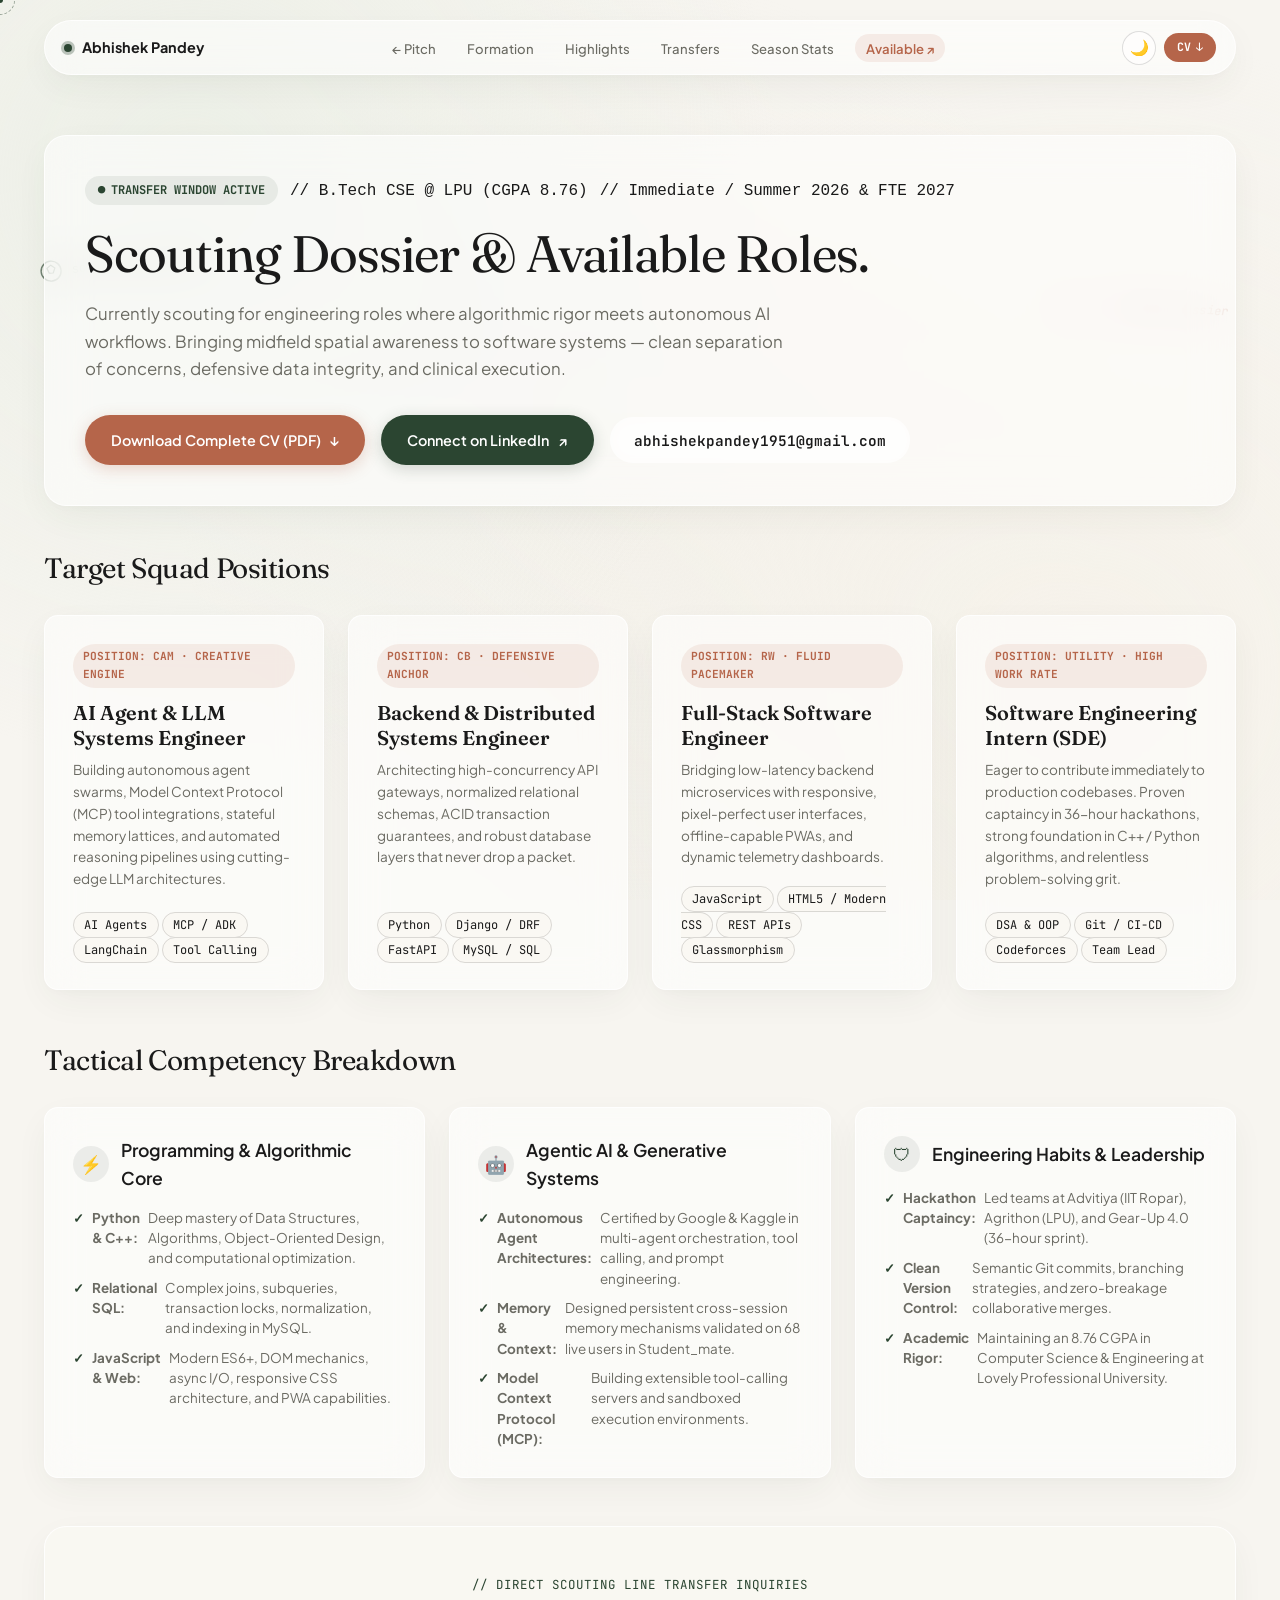
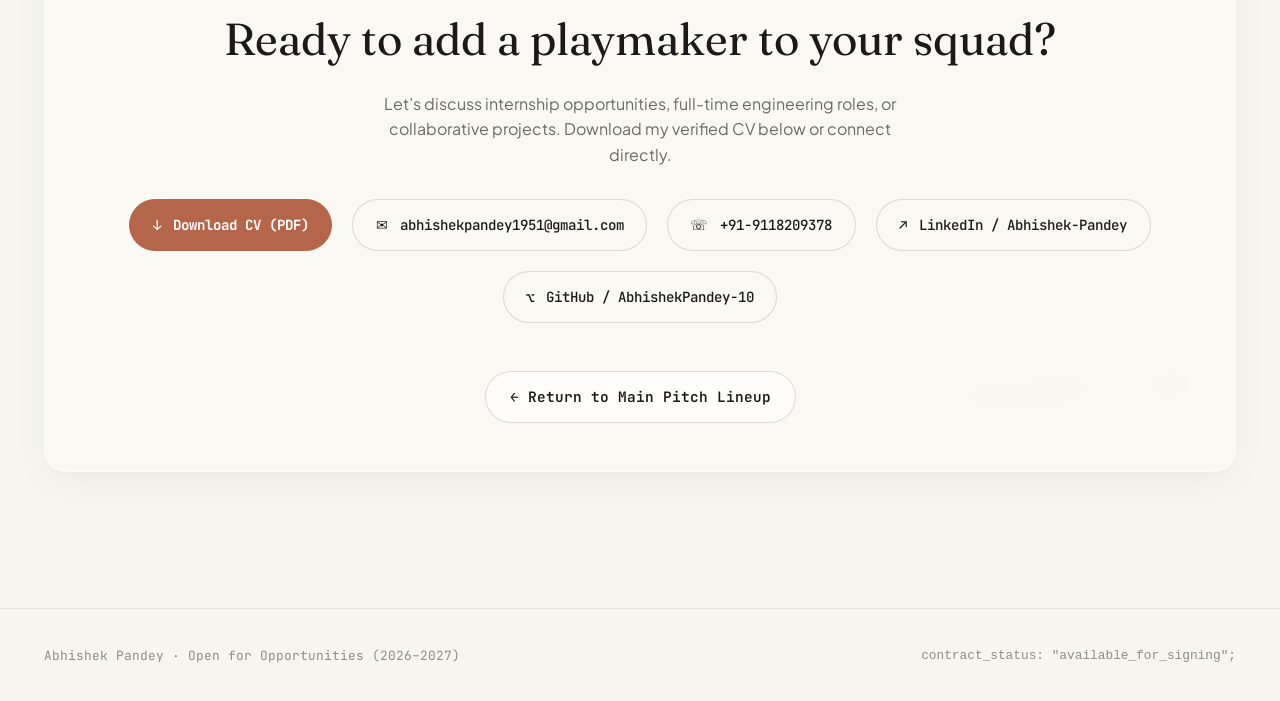
==== commit 0e84790f: "feat: set light mode (The Pitch Day Match) as the original default theme" ====
--- a/opportunities.html
+++ b/opportunities.html
@@ -10,8 +10,7 @@
   <script>
     (function() {
       const saved = localStorage.getItem('portfolio-theme');
-      const prefersDark = window.matchMedia('(prefers-color-scheme: dark)').matches;
-      if (saved === 'dark' || (!saved && prefersDark)) {
+      if (saved === 'dark') {
         document.documentElement.setAttribute('data-theme', 'dark');
       } else {
         document.documentElement.setAttribute('data-theme', 'light');
--- a/style.css
+++ b/style.css
@@ -567,11 +567,11 @@
 
 .portrait-img {
   width: 100%;
-  height: 480px;
+  height: 500px;
   object-fit: cover;
-  object-position: center top;
+  object-position: center 15%;
   display: block;
-  filter: contrast(1.02) saturate(0.92);
+  filter: contrast(1.02) saturate(0.98);
   transition: transform 0.6s cubic-bezier(0.16, 1, 0.3, 1);
 }
 
